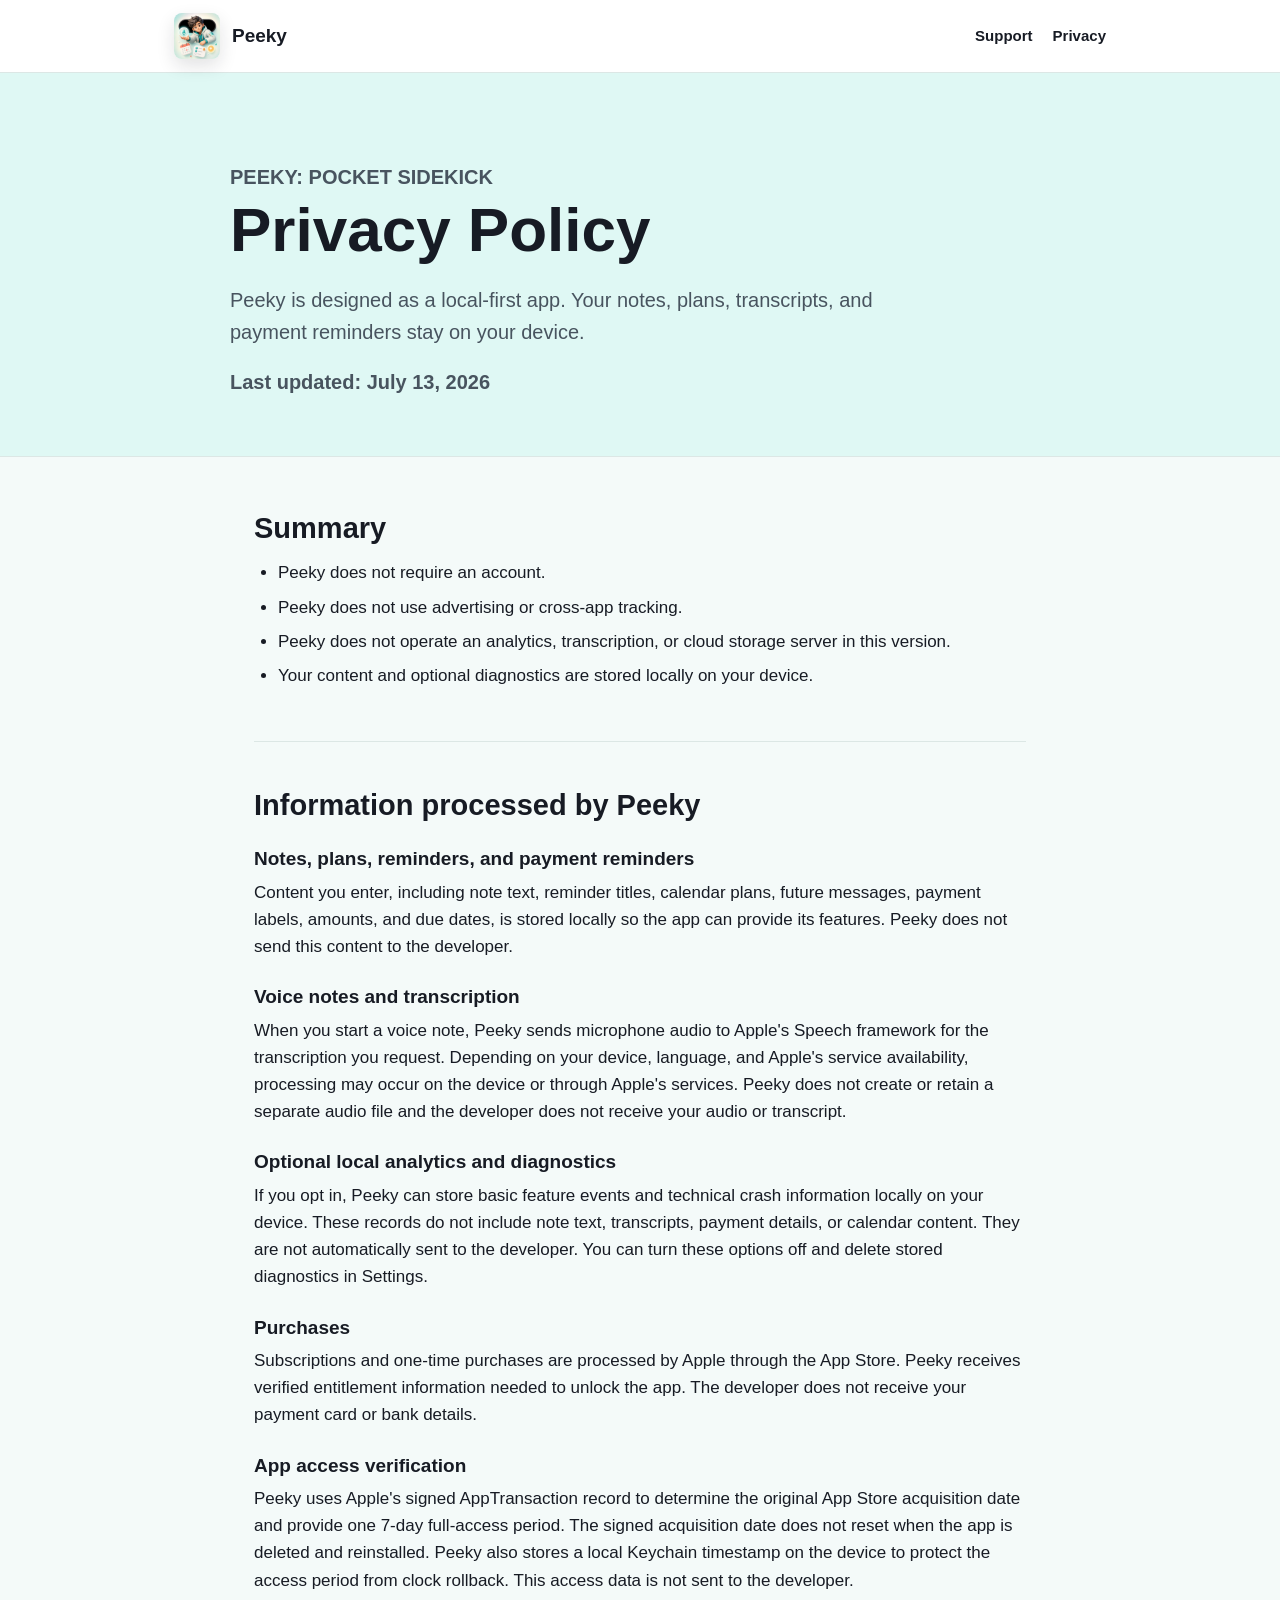
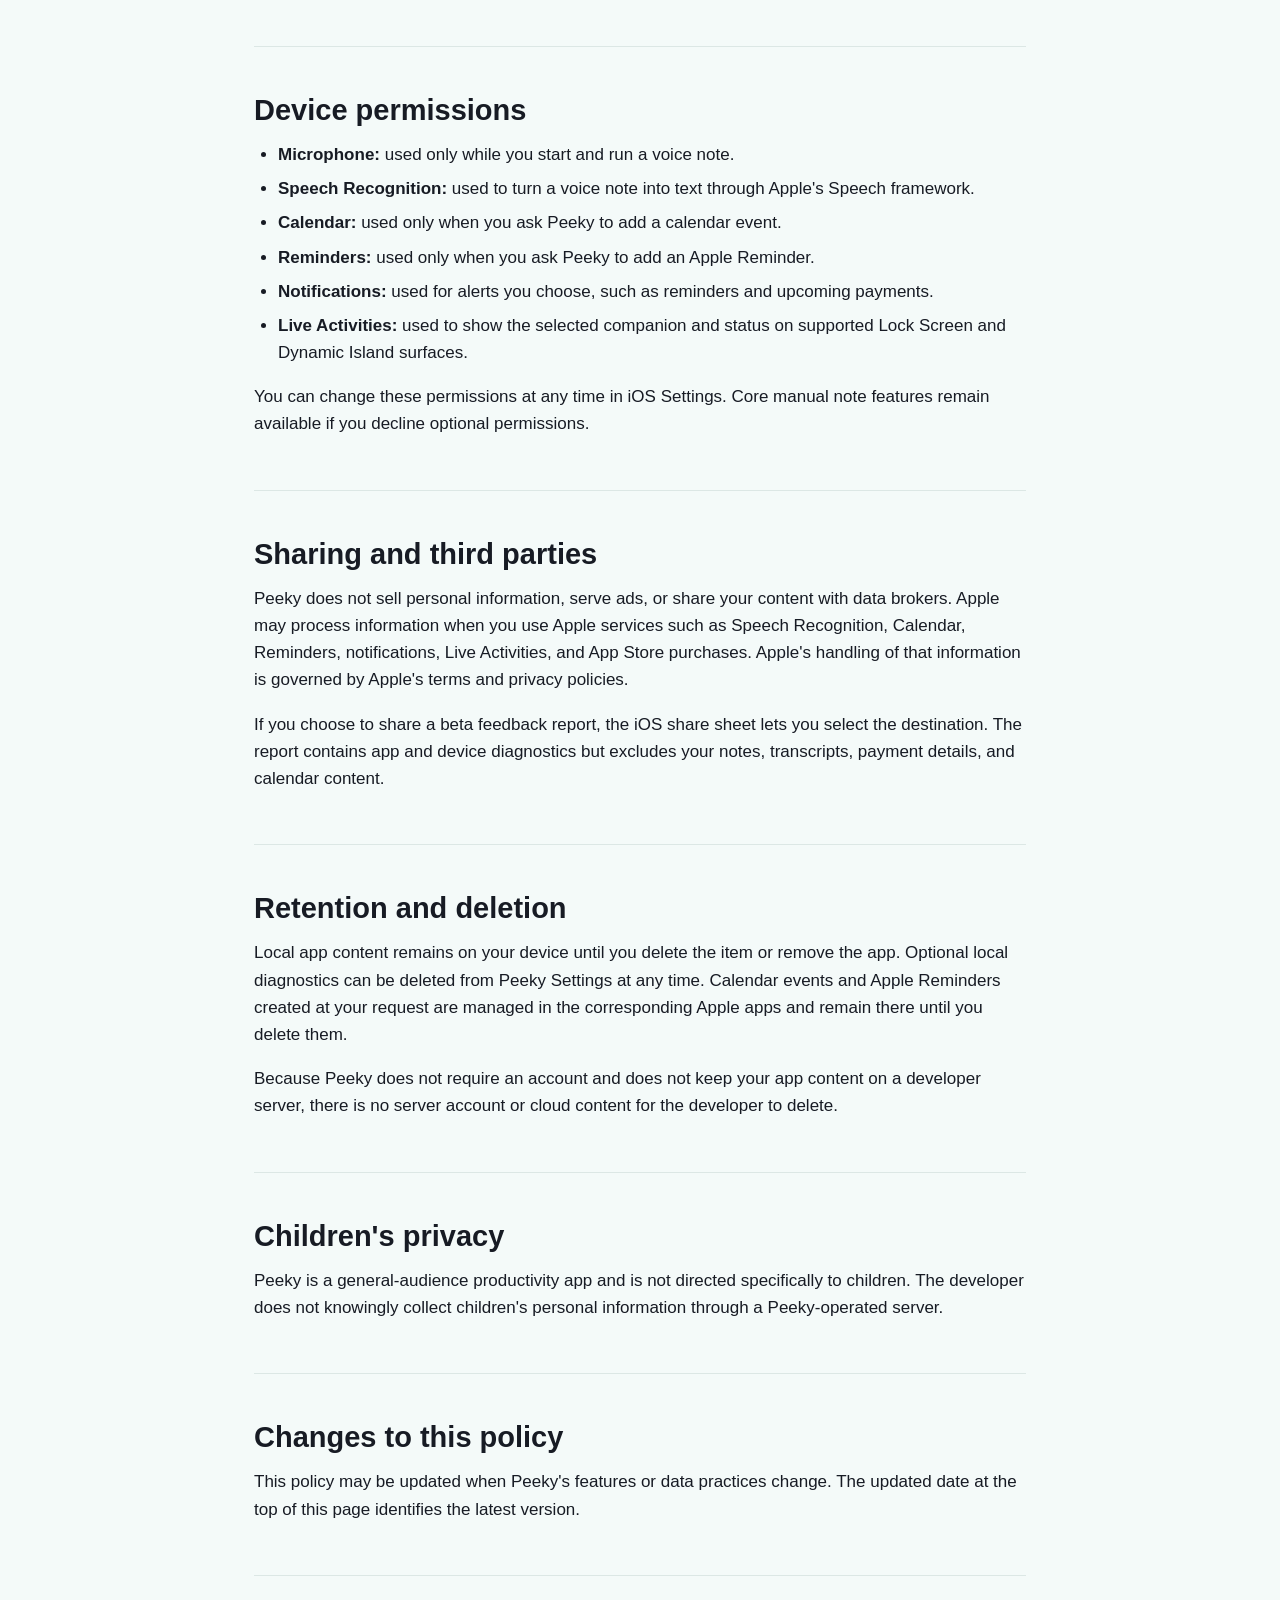
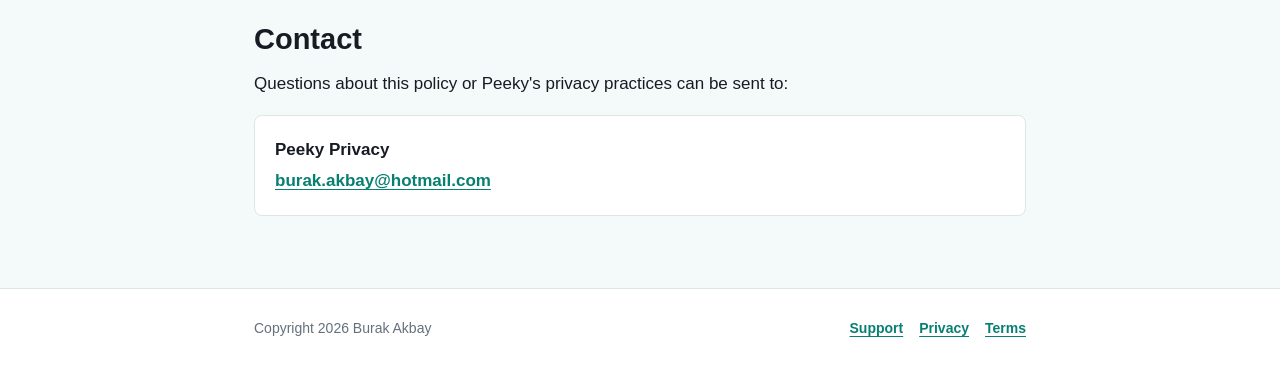
==== privacy/index.html @ 897b6dd0 "Publish Peeky support and privacy pages" ====
<!doctype html>
<html lang="en">
<head>
  <meta charset="utf-8">
  <meta name="viewport" content="width=device-width, initial-scale=1">
  <meta name="description" content="Privacy Policy for Peeky: Pocket Sidekick.">
  <title>Privacy Policy - Peeky</title>
  <link rel="icon" href="../assets/peeky-icon.png">
  <link rel="stylesheet" href="../assets/site.css">
</head>
<body>
  <header class="site-header">
    <nav class="nav" aria-label="Primary navigation">
      <a class="brand" href="../">
        <img src="../assets/peeky-icon.png" alt="Peeky app icon">
        <span>Peeky</span>
      </a>
      <div class="nav-links">
        <a href="../support/">Support</a>
        <a href="./" aria-current="page">Privacy</a>
      </div>
    </nav>
  </header>

  <main>
    <section class="hero">
      <div class="hero-inner">
        <p class="eyebrow">Peeky: Pocket Sidekick</p>
        <h1>Privacy Policy</h1>
        <p>Peeky is designed as a local-first app. Your notes, plans, transcripts, and payment reminders stay on your device.</p>
        <p class="updated">Last updated: July 13, 2026</p>
      </div>
    </section>

    <article class="content">
      <section>
        <h2>Summary</h2>
        <ul>
          <li>Peeky does not require an account.</li>
          <li>Peeky does not use advertising or cross-app tracking.</li>
          <li>Peeky does not operate an analytics, transcription, or cloud storage server in this version.</li>
          <li>Your content and optional diagnostics are stored locally on your device.</li>
        </ul>
      </section>

      <section>
        <h2>Information processed by Peeky</h2>
        <h3>Notes, plans, reminders, and payment reminders</h3>
        <p>Content you enter, including note text, reminder titles, calendar plans, future messages, payment labels, amounts, and due dates, is stored locally so the app can provide its features. Peeky does not send this content to the developer.</p>

        <h3>Voice notes and transcription</h3>
        <p>When you start a voice note, Peeky sends microphone audio to Apple's Speech framework for the transcription you request. Depending on your device, language, and Apple's service availability, processing may occur on the device or through Apple's services. Peeky does not create or retain a separate audio file and the developer does not receive your audio or transcript.</p>

        <h3>Optional local analytics and diagnostics</h3>
        <p>If you opt in, Peeky can store basic feature events and technical crash information locally on your device. These records do not include note text, transcripts, payment details, or calendar content. They are not automatically sent to the developer. You can turn these options off and delete stored diagnostics in Settings.</p>

        <h3>Purchases</h3>
        <p>Subscriptions and one-time purchases are processed by Apple through the App Store. Peeky receives verified entitlement information needed to unlock the app. The developer does not receive your payment card or bank details.</p>

        <h3>App access verification</h3>
        <p>Peeky uses Apple's signed AppTransaction record to determine the original App Store acquisition date and provide one 7-day full-access period. The signed acquisition date does not reset when the app is deleted and reinstalled. Peeky also stores a local Keychain timestamp on the device to protect the access period from clock rollback. This access data is not sent to the developer.</p>
      </section>

      <section>
        <h2>Device permissions</h2>
        <ul>
          <li><strong>Microphone:</strong> used only while you start and run a voice note.</li>
          <li><strong>Speech Recognition:</strong> used to turn a voice note into text through Apple's Speech framework.</li>
          <li><strong>Calendar:</strong> used only when you ask Peeky to add a calendar event.</li>
          <li><strong>Reminders:</strong> used only when you ask Peeky to add an Apple Reminder.</li>
          <li><strong>Notifications:</strong> used for alerts you choose, such as reminders and upcoming payments.</li>
          <li><strong>Live Activities:</strong> used to show the selected companion and status on supported Lock Screen and Dynamic Island surfaces.</li>
        </ul>
        <p>You can change these permissions at any time in iOS Settings. Core manual note features remain available if you decline optional permissions.</p>
      </section>

      <section>
        <h2>Sharing and third parties</h2>
        <p>Peeky does not sell personal information, serve ads, or share your content with data brokers. Apple may process information when you use Apple services such as Speech Recognition, Calendar, Reminders, notifications, Live Activities, and App Store purchases. Apple's handling of that information is governed by Apple's terms and privacy policies.</p>
        <p>If you choose to share a beta feedback report, the iOS share sheet lets you select the destination. The report contains app and device diagnostics but excludes your notes, transcripts, payment details, and calendar content.</p>
      </section>

      <section>
        <h2>Retention and deletion</h2>
        <p>Local app content remains on your device until you delete the item or remove the app. Optional local diagnostics can be deleted from Peeky Settings at any time. Calendar events and Apple Reminders created at your request are managed in the corresponding Apple apps and remain there until you delete them.</p>
        <p>Because Peeky does not require an account and does not keep your app content on a developer server, there is no server account or cloud content for the developer to delete.</p>
      </section>

      <section>
        <h2>Children's privacy</h2>
        <p>Peeky is a general-audience productivity app and is not directed specifically to children. The developer does not knowingly collect children's personal information through a Peeky-operated server.</p>
      </section>

      <section>
        <h2>Changes to this policy</h2>
        <p>This policy may be updated when Peeky's features or data practices change. The updated date at the top of this page identifies the latest version.</p>
      </section>

      <section>
        <h2>Contact</h2>
        <p>Questions about this policy or Peeky's privacy practices can be sent to:</p>
        <div class="panel">
          <strong>Peeky Privacy</strong>
          <a href="mailto:burak.akbay@hotmail.com?subject=Peeky%20Privacy">burak.akbay@hotmail.com</a>
        </div>
      </section>
    </article>
  </main>

  <footer class="site-footer">
    <div class="footer-inner">
      <span>Copyright 2026 Burak Akbay</span>
      <div class="footer-links">
        <a href="../support/">Support</a>
        <a href="./">Privacy</a>
        <a href="https://www.apple.com/legal/internet-services/itunes/dev/stdeula/">Terms</a>
      </div>
    </div>
  </footer>
</body>
</html>
---- assets/site.css ----
:root {
  color-scheme: light;
  --ink: #171b24;
  --muted: #65707b;
  --line: #dce7e5;
  --mint: #31c7b5;
  --mint-soft: #dff8f4;
  --coral: #ff8767;
  --amber: #ffb44f;
  --blue: #687ef1;
  --surface: #ffffff;
  --background: #f4faf9;
}

* {
  box-sizing: border-box;
}

html {
  scroll-behavior: smooth;
}

body {
  margin: 0;
  color: var(--ink);
  background: var(--background);
  font-family: -apple-system, BlinkMacSystemFont, "SF Pro Text", "Segoe UI", sans-serif;
  font-size: 17px;
  line-height: 1.6;
}

a {
  color: #087f73;
  font-weight: 650;
  text-underline-offset: 3px;
}

a:hover {
  color: #055f57;
}

.site-header {
  width: 100%;
  border-bottom: 1px solid var(--line);
  background: rgba(255, 255, 255, 0.96);
}

.nav {
  max-width: 980px;
  min-height: 72px;
  margin: 0 auto;
  padding: 12px 24px;
  display: flex;
  align-items: center;
  justify-content: space-between;
  gap: 24px;
}

.brand {
  display: inline-flex;
  align-items: center;
  gap: 12px;
  color: var(--ink);
  text-decoration: none;
  font-size: 19px;
  font-weight: 800;
}

.brand img {
  width: 46px;
  height: 46px;
  border-radius: 8px;
  box-shadow: 0 7px 18px rgba(23, 27, 36, 0.12);
}

.nav-links {
  display: flex;
  align-items: center;
  gap: 20px;
}

.nav-links a {
  color: var(--ink);
  font-size: 15px;
  text-decoration: none;
}

.hero {
  width: 100%;
  padding: 70px 24px 58px;
  background: var(--mint-soft);
  border-bottom: 1px solid var(--line);
}

.hero-inner,
.content,
.footer-inner {
  max-width: 820px;
  margin: 0 auto;
}

.eyebrow {
  margin: 0 0 8px;
  color: #087f73;
  font-size: 14px;
  font-weight: 800;
  letter-spacing: 0;
  text-transform: uppercase;
}

h1,
h2,
h3 {
  line-height: 1.18;
  letter-spacing: 0;
}

h1 {
  max-width: 720px;
  margin: 0;
  font-size: clamp(38px, 7vw, 62px);
  font-weight: 850;
}

.hero p {
  max-width: 670px;
  margin: 18px 0 0;
  color: #48545f;
  font-size: 20px;
}

.content {
  padding: 54px 24px 72px;
}

.content section + section {
  margin-top: 52px;
  padding-top: 46px;
  border-top: 1px solid var(--line);
}

h2 {
  margin: 0 0 14px;
  font-size: 29px;
  font-weight: 800;
}

h3 {
  margin: 26px 0 8px;
  font-size: 19px;
  font-weight: 800;
}

p,
ul {
  margin-top: 0;
}

ul {
  padding-left: 24px;
}

li + li {
  margin-top: 7px;
}

.actions {
  display: flex;
  flex-wrap: wrap;
  gap: 10px;
  margin-top: 24px;
}

.button {
  min-height: 46px;
  padding: 10px 16px;
  display: inline-flex;
  align-items: center;
  justify-content: center;
  border: 1px solid var(--ink);
  border-radius: 8px;
  background: var(--ink);
  color: #fff;
  text-decoration: none;
}

.button.secondary {
  border-color: #b9ceca;
  background: var(--surface);
  color: var(--ink);
}

.panel {
  margin-top: 18px;
  padding: 20px;
  border: 1px solid var(--line);
  border-radius: 8px;
  background: var(--surface);
}

.panel strong {
  display: block;
  margin-bottom: 4px;
}

.fact-grid {
  display: grid;
  grid-template-columns: repeat(2, minmax(0, 1fr));
  gap: 12px;
  margin-top: 22px;
}

.fact {
  min-height: 112px;
  padding: 18px;
  border: 1px solid var(--line);
  border-radius: 8px;
  background: var(--surface);
}

.fact .label {
  color: var(--muted);
  font-size: 13px;
  font-weight: 750;
  text-transform: uppercase;
}

.fact p {
  margin: 7px 0 0;
  font-weight: 700;
}

details {
  padding: 17px 0;
  border-bottom: 1px solid var(--line);
}

details:first-of-type {
  border-top: 1px solid var(--line);
}

summary {
  cursor: pointer;
  font-weight: 800;
}

details p {
  margin: 12px 0 0;
  color: #4f5a65;
}

.updated {
  color: var(--muted);
  font-size: 14px;
  font-weight: 650;
}

.site-footer {
  border-top: 1px solid var(--line);
  background: var(--surface);
}

.footer-inner {
  padding: 28px 24px 38px;
  display: flex;
  justify-content: space-between;
  gap: 20px;
  color: var(--muted);
  font-size: 14px;
}

.footer-links {
  display: flex;
  flex-wrap: wrap;
  gap: 16px;
}

@media (max-width: 650px) {
  .nav {
    align-items: flex-start;
    flex-direction: column;
    gap: 8px;
  }

  .nav-links {
    width: 100%;
    justify-content: space-between;
  }

  .hero {
    padding-top: 52px;
  }

  .hero p {
    font-size: 18px;
  }

  .fact-grid {
    grid-template-columns: 1fr;
  }

  .footer-inner {
    flex-direction: column;
  }
}
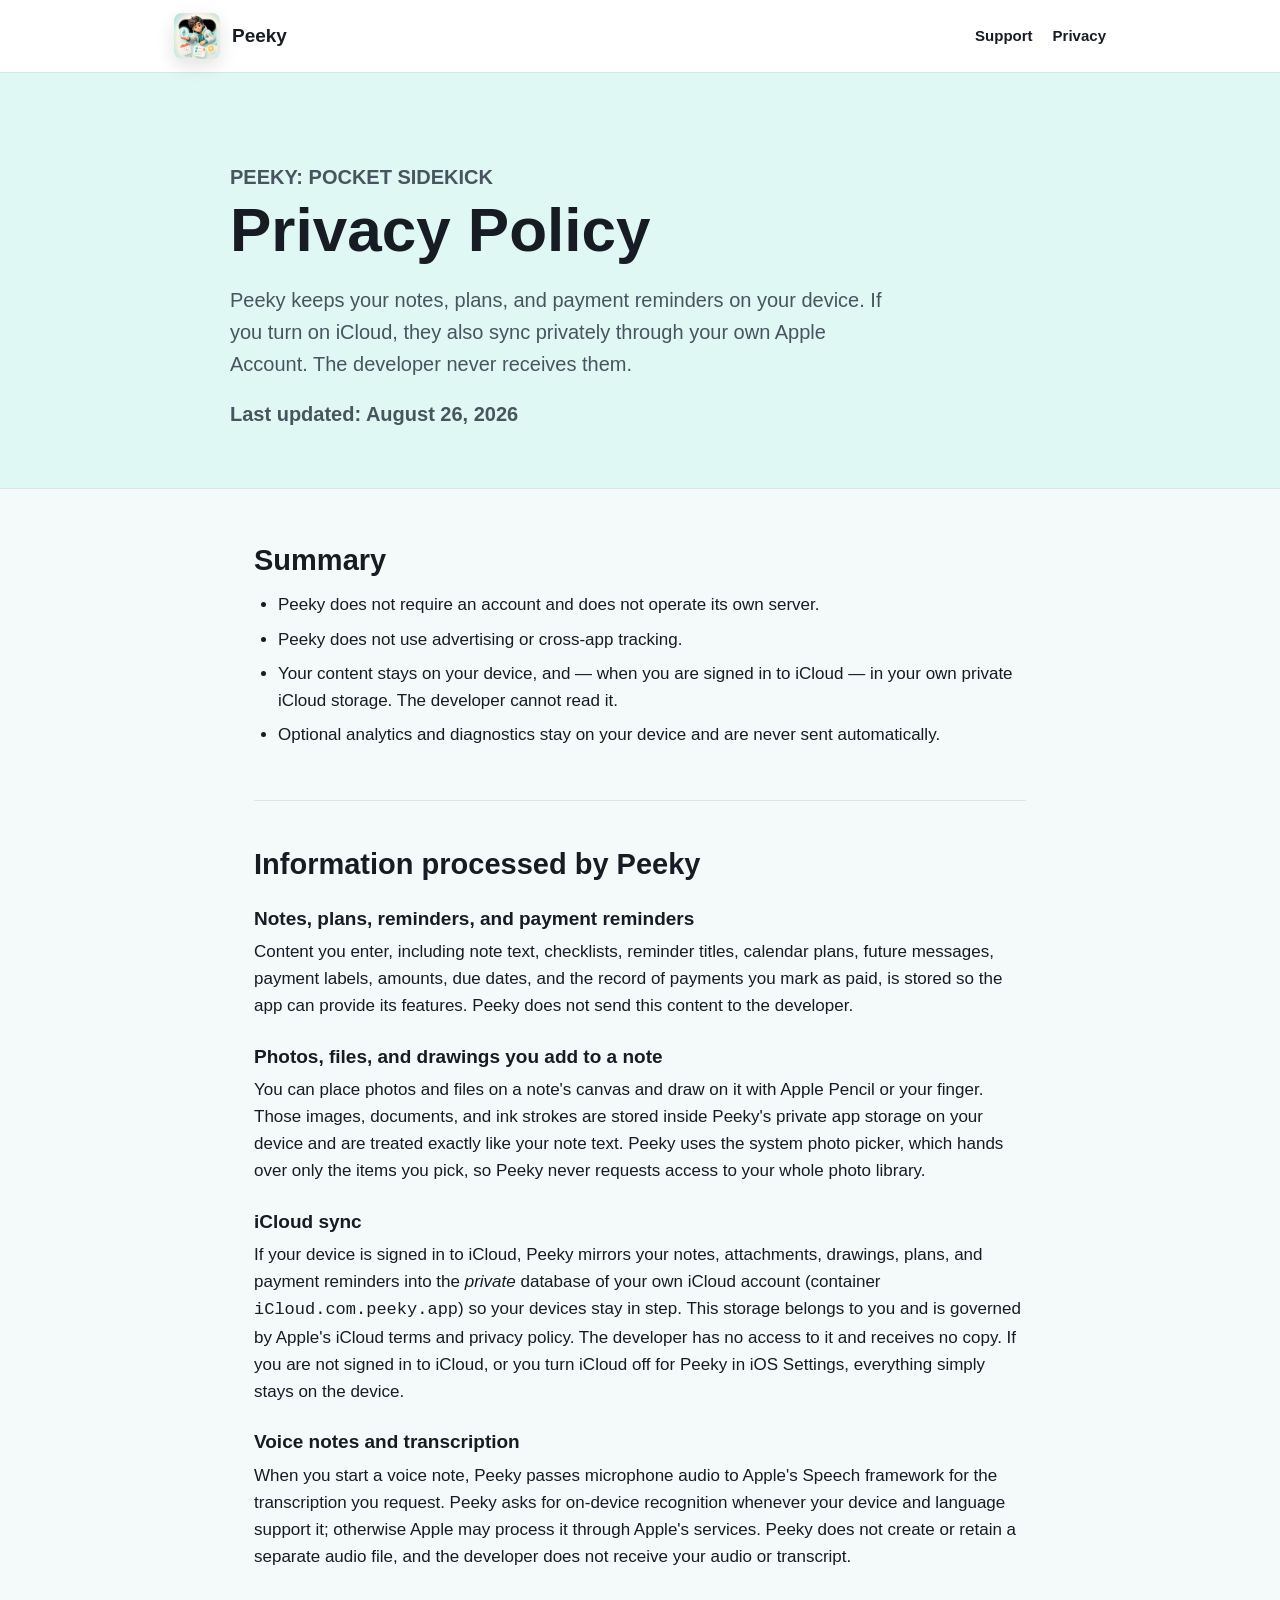
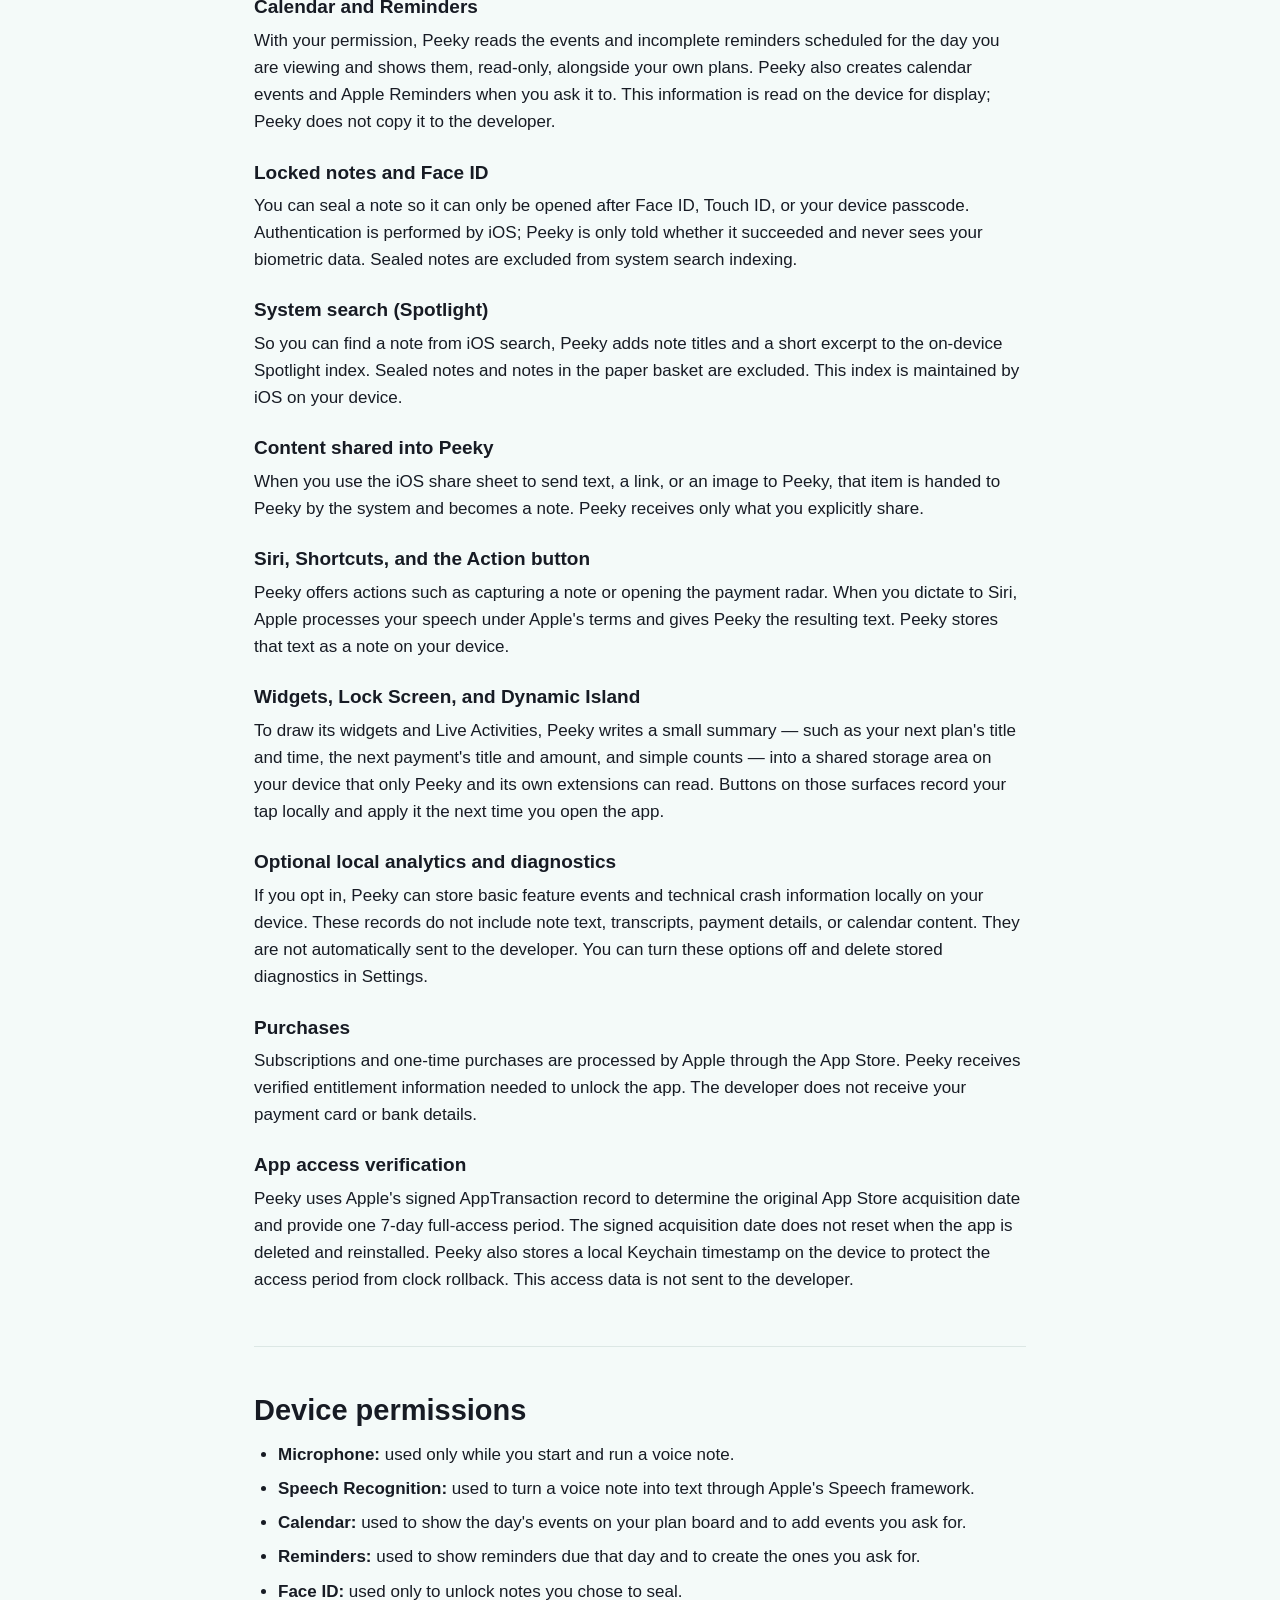
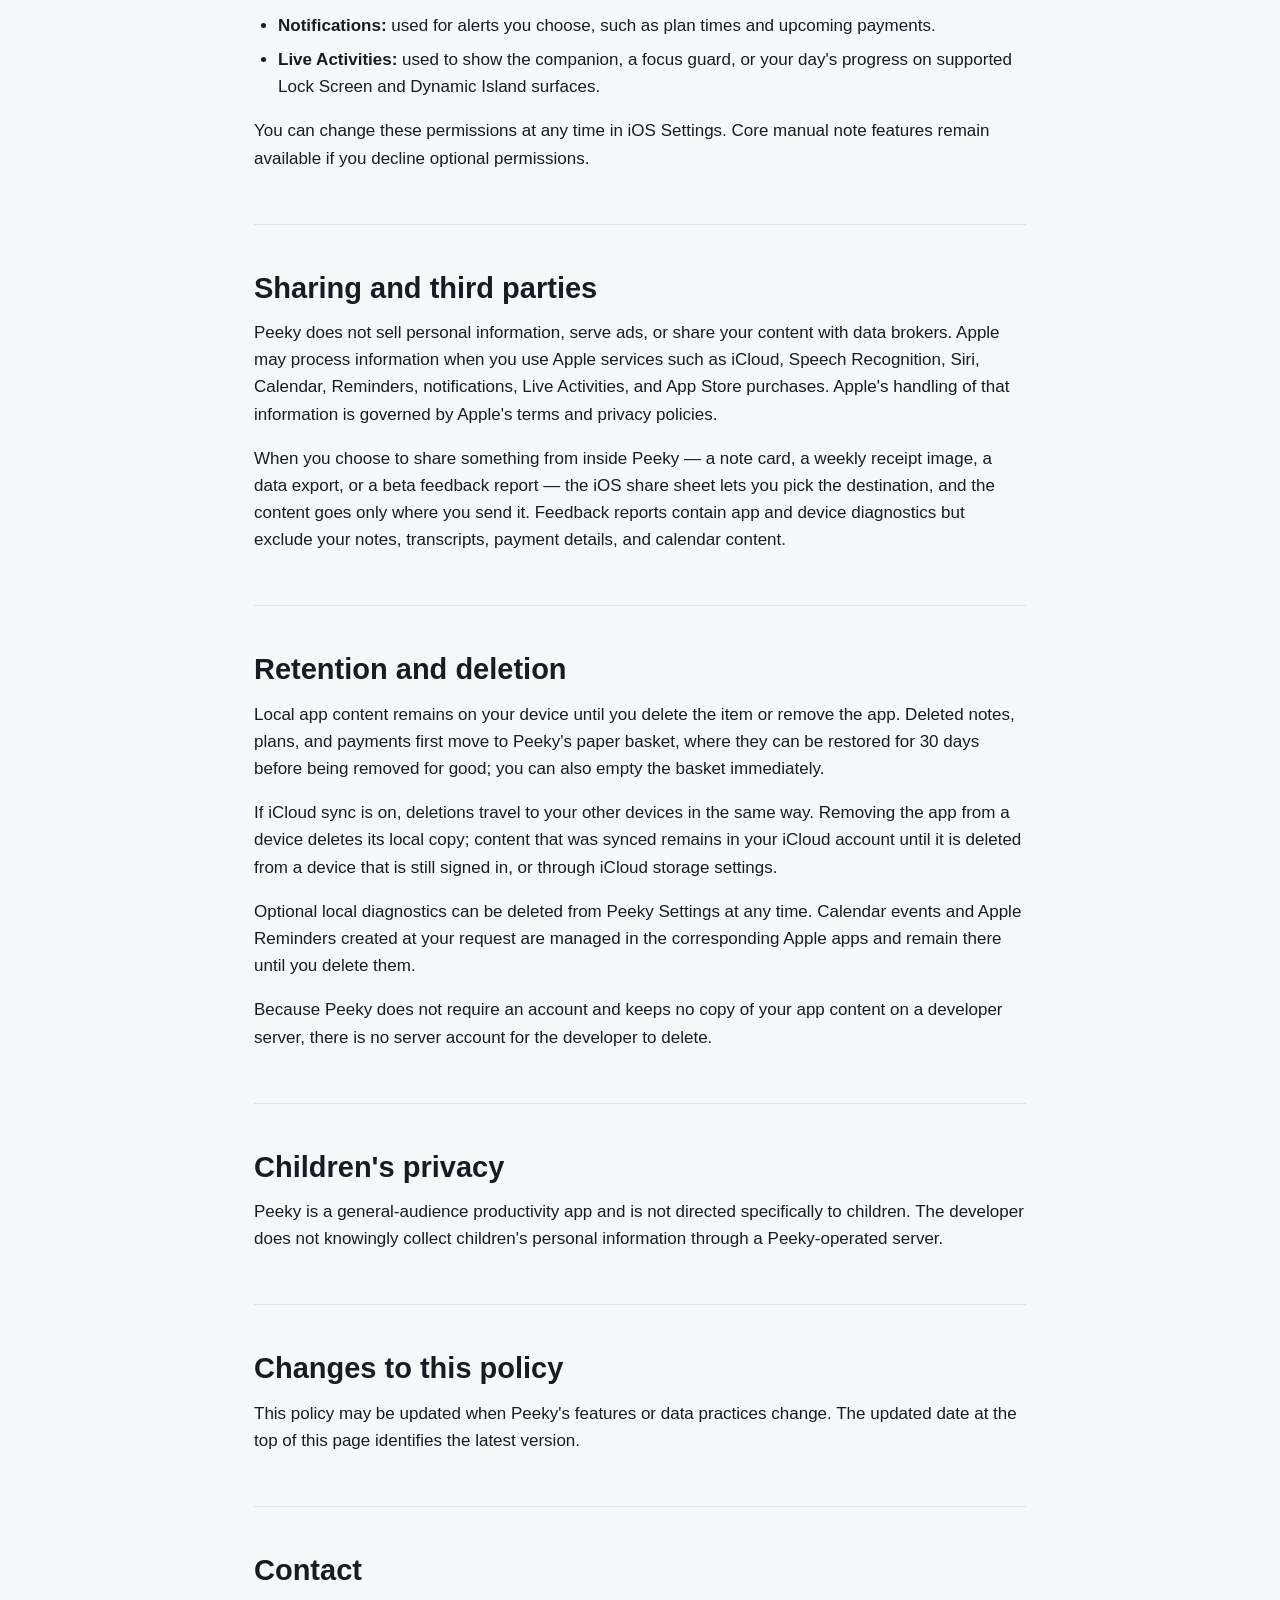
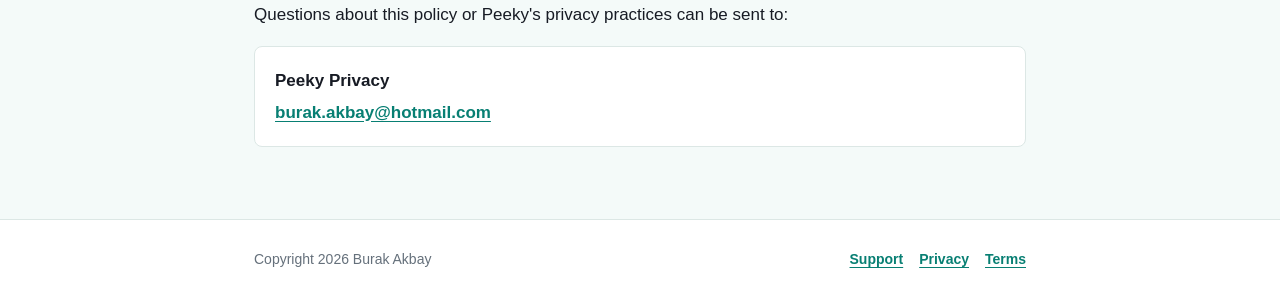
==== commit ac9a5804: "Update privacy and support pages for the 1.1 feature set Privacy: disclose iCloud private-database s" ====
--- a/privacy/index.html
+++ b/privacy/index.html
@@ -27,8 +27,8 @@
       <div class="hero-inner">
         <p class="eyebrow">Peeky: Pocket Sidekick</p>
         <h1>Privacy Policy</h1>
-        <p>Peeky is designed as a local-first app. Your notes, plans, transcripts, and payment reminders stay on your device.</p>
-        <p class="updated">Last updated: July 13, 2026</p>
+        <p>Peeky keeps your notes, plans, and payment reminders on your device. If you turn on iCloud, they also sync privately through your own Apple Account. The developer never receives them.</p>
+        <p class="updated">Last updated: August 26, 2026</p>
       </div>
     </section>
 
@@ -36,20 +36,45 @@
       <section>
         <h2>Summary</h2>
         <ul>
-          <li>Peeky does not require an account.</li>
+          <li>Peeky does not require an account and does not operate its own server.</li>
           <li>Peeky does not use advertising or cross-app tracking.</li>
-          <li>Peeky does not operate an analytics, transcription, or cloud storage server in this version.</li>
-          <li>Your content and optional diagnostics are stored locally on your device.</li>
+          <li>Your content stays on your device, and — when you are signed in to iCloud — in your own private iCloud storage. The developer cannot read it.</li>
+          <li>Optional analytics and diagnostics stay on your device and are never sent automatically.</li>
         </ul>
       </section>
 
       <section>
         <h2>Information processed by Peeky</h2>
+
         <h3>Notes, plans, reminders, and payment reminders</h3>
-        <p>Content you enter, including note text, reminder titles, calendar plans, future messages, payment labels, amounts, and due dates, is stored locally so the app can provide its features. Peeky does not send this content to the developer.</p>
+        <p>Content you enter, including note text, checklists, reminder titles, calendar plans, future messages, payment labels, amounts, due dates, and the record of payments you mark as paid, is stored so the app can provide its features. Peeky does not send this content to the developer.</p>
+
+        <h3>Photos, files, and drawings you add to a note</h3>
+        <p>You can place photos and files on a note's canvas and draw on it with Apple Pencil or your finger. Those images, documents, and ink strokes are stored inside Peeky's private app storage on your device and are treated exactly like your note text. Peeky uses the system photo picker, which hands over only the items you pick, so Peeky never requests access to your whole photo library.</p>
+
+        <h3>iCloud sync</h3>
+        <p>If your device is signed in to iCloud, Peeky mirrors your notes, attachments, drawings, plans, and payment reminders into the <em>private</em> database of your own iCloud account (container <code>iCloud.com.peeky.app</code>) so your devices stay in step. This storage belongs to you and is governed by Apple's iCloud terms and privacy policy. The developer has no access to it and receives no copy. If you are not signed in to iCloud, or you turn iCloud off for Peeky in iOS Settings, everything simply stays on the device.</p>
 
         <h3>Voice notes and transcription</h3>
-        <p>When you start a voice note, Peeky sends microphone audio to Apple's Speech framework for the transcription you request. Depending on your device, language, and Apple's service availability, processing may occur on the device or through Apple's services. Peeky does not create or retain a separate audio file and the developer does not receive your audio or transcript.</p>
+        <p>When you start a voice note, Peeky passes microphone audio to Apple's Speech framework for the transcription you request. Peeky asks for on-device recognition whenever your device and language support it; otherwise Apple may process it through Apple's services. Peeky does not create or retain a separate audio file, and the developer does not receive your audio or transcript.</p>
+
+        <h3>Calendar and Reminders</h3>
+        <p>With your permission, Peeky reads the events and incomplete reminders scheduled for the day you are viewing and shows them, read-only, alongside your own plans. Peeky also creates calendar events and Apple Reminders when you ask it to. This information is read on the device for display; Peeky does not copy it to the developer.</p>
+
+        <h3>Locked notes and Face ID</h3>
+        <p>You can seal a note so it can only be opened after Face ID, Touch ID, or your device passcode. Authentication is performed by iOS; Peeky is only told whether it succeeded and never sees your biometric data. Sealed notes are excluded from system search indexing.</p>
+
+        <h3>System search (Spotlight)</h3>
+        <p>So you can find a note from iOS search, Peeky adds note titles and a short excerpt to the on-device Spotlight index. Sealed notes and notes in the paper basket are excluded. This index is maintained by iOS on your device.</p>
+
+        <h3>Content shared into Peeky</h3>
+        <p>When you use the iOS share sheet to send text, a link, or an image to Peeky, that item is handed to Peeky by the system and becomes a note. Peeky receives only what you explicitly share.</p>
+
+        <h3>Siri, Shortcuts, and the Action button</h3>
+        <p>Peeky offers actions such as capturing a note or opening the payment radar. When you dictate to Siri, Apple processes your speech under Apple's terms and gives Peeky the resulting text. Peeky stores that text as a note on your device.</p>
+
+        <h3>Widgets, Lock Screen, and Dynamic Island</h3>
+        <p>To draw its widgets and Live Activities, Peeky writes a small summary — such as your next plan's title and time, the next payment's title and amount, and simple counts — into a shared storage area on your device that only Peeky and its own extensions can read. Buttons on those surfaces record your tap locally and apply it the next time you open the app.</p>
 
         <h3>Optional local analytics and diagnostics</h3>
         <p>If you opt in, Peeky can store basic feature events and technical crash information locally on your device. These records do not include note text, transcripts, payment details, or calendar content. They are not automatically sent to the developer. You can turn these options off and delete stored diagnostics in Settings.</p>
@@ -66,24 +91,27 @@
         <ul>
           <li><strong>Microphone:</strong> used only while you start and run a voice note.</li>
           <li><strong>Speech Recognition:</strong> used to turn a voice note into text through Apple's Speech framework.</li>
-          <li><strong>Calendar:</strong> used only when you ask Peeky to add a calendar event.</li>
-          <li><strong>Reminders:</strong> used only when you ask Peeky to add an Apple Reminder.</li>
-          <li><strong>Notifications:</strong> used for alerts you choose, such as reminders and upcoming payments.</li>
-          <li><strong>Live Activities:</strong> used to show the selected companion and status on supported Lock Screen and Dynamic Island surfaces.</li>
+          <li><strong>Calendar:</strong> used to show the day's events on your plan board and to add events you ask for.</li>
+          <li><strong>Reminders:</strong> used to show reminders due that day and to create the ones you ask for.</li>
+          <li><strong>Face ID:</strong> used only to unlock notes you chose to seal.</li>
+          <li><strong>Notifications:</strong> used for alerts you choose, such as plan times and upcoming payments.</li>
+          <li><strong>Live Activities:</strong> used to show the companion, a focus guard, or your day's progress on supported Lock Screen and Dynamic Island surfaces.</li>
         </ul>
         <p>You can change these permissions at any time in iOS Settings. Core manual note features remain available if you decline optional permissions.</p>
       </section>
 
       <section>
         <h2>Sharing and third parties</h2>
-        <p>Peeky does not sell personal information, serve ads, or share your content with data brokers. Apple may process information when you use Apple services such as Speech Recognition, Calendar, Reminders, notifications, Live Activities, and App Store purchases. Apple's handling of that information is governed by Apple's terms and privacy policies.</p>
-        <p>If you choose to share a beta feedback report, the iOS share sheet lets you select the destination. The report contains app and device diagnostics but excludes your notes, transcripts, payment details, and calendar content.</p>
+        <p>Peeky does not sell personal information, serve ads, or share your content with data brokers. Apple may process information when you use Apple services such as iCloud, Speech Recognition, Siri, Calendar, Reminders, notifications, Live Activities, and App Store purchases. Apple's handling of that information is governed by Apple's terms and privacy policies.</p>
+        <p>When you choose to share something from inside Peeky — a note card, a weekly receipt image, a data export, or a beta feedback report — the iOS share sheet lets you pick the destination, and the content goes only where you send it. Feedback reports contain app and device diagnostics but exclude your notes, transcripts, payment details, and calendar content.</p>
       </section>
 
       <section>
         <h2>Retention and deletion</h2>
-        <p>Local app content remains on your device until you delete the item or remove the app. Optional local diagnostics can be deleted from Peeky Settings at any time. Calendar events and Apple Reminders created at your request are managed in the corresponding Apple apps and remain there until you delete them.</p>
-        <p>Because Peeky does not require an account and does not keep your app content on a developer server, there is no server account or cloud content for the developer to delete.</p>
+        <p>Local app content remains on your device until you delete the item or remove the app. Deleted notes, plans, and payments first move to Peeky's paper basket, where they can be restored for 30 days before being removed for good; you can also empty the basket immediately.</p>
+        <p>If iCloud sync is on, deletions travel to your other devices in the same way. Removing the app from a device deletes its local copy; content that was synced remains in your iCloud account until it is deleted from a device that is still signed in, or through iCloud storage settings.</p>
+        <p>Optional local diagnostics can be deleted from Peeky Settings at any time. Calendar events and Apple Reminders created at your request are managed in the corresponding Apple apps and remain there until you delete them.</p>
+        <p>Because Peeky does not require an account and keeps no copy of your app content on a developer server, there is no server account for the developer to delete.</p>
       </section>
 
       <section>
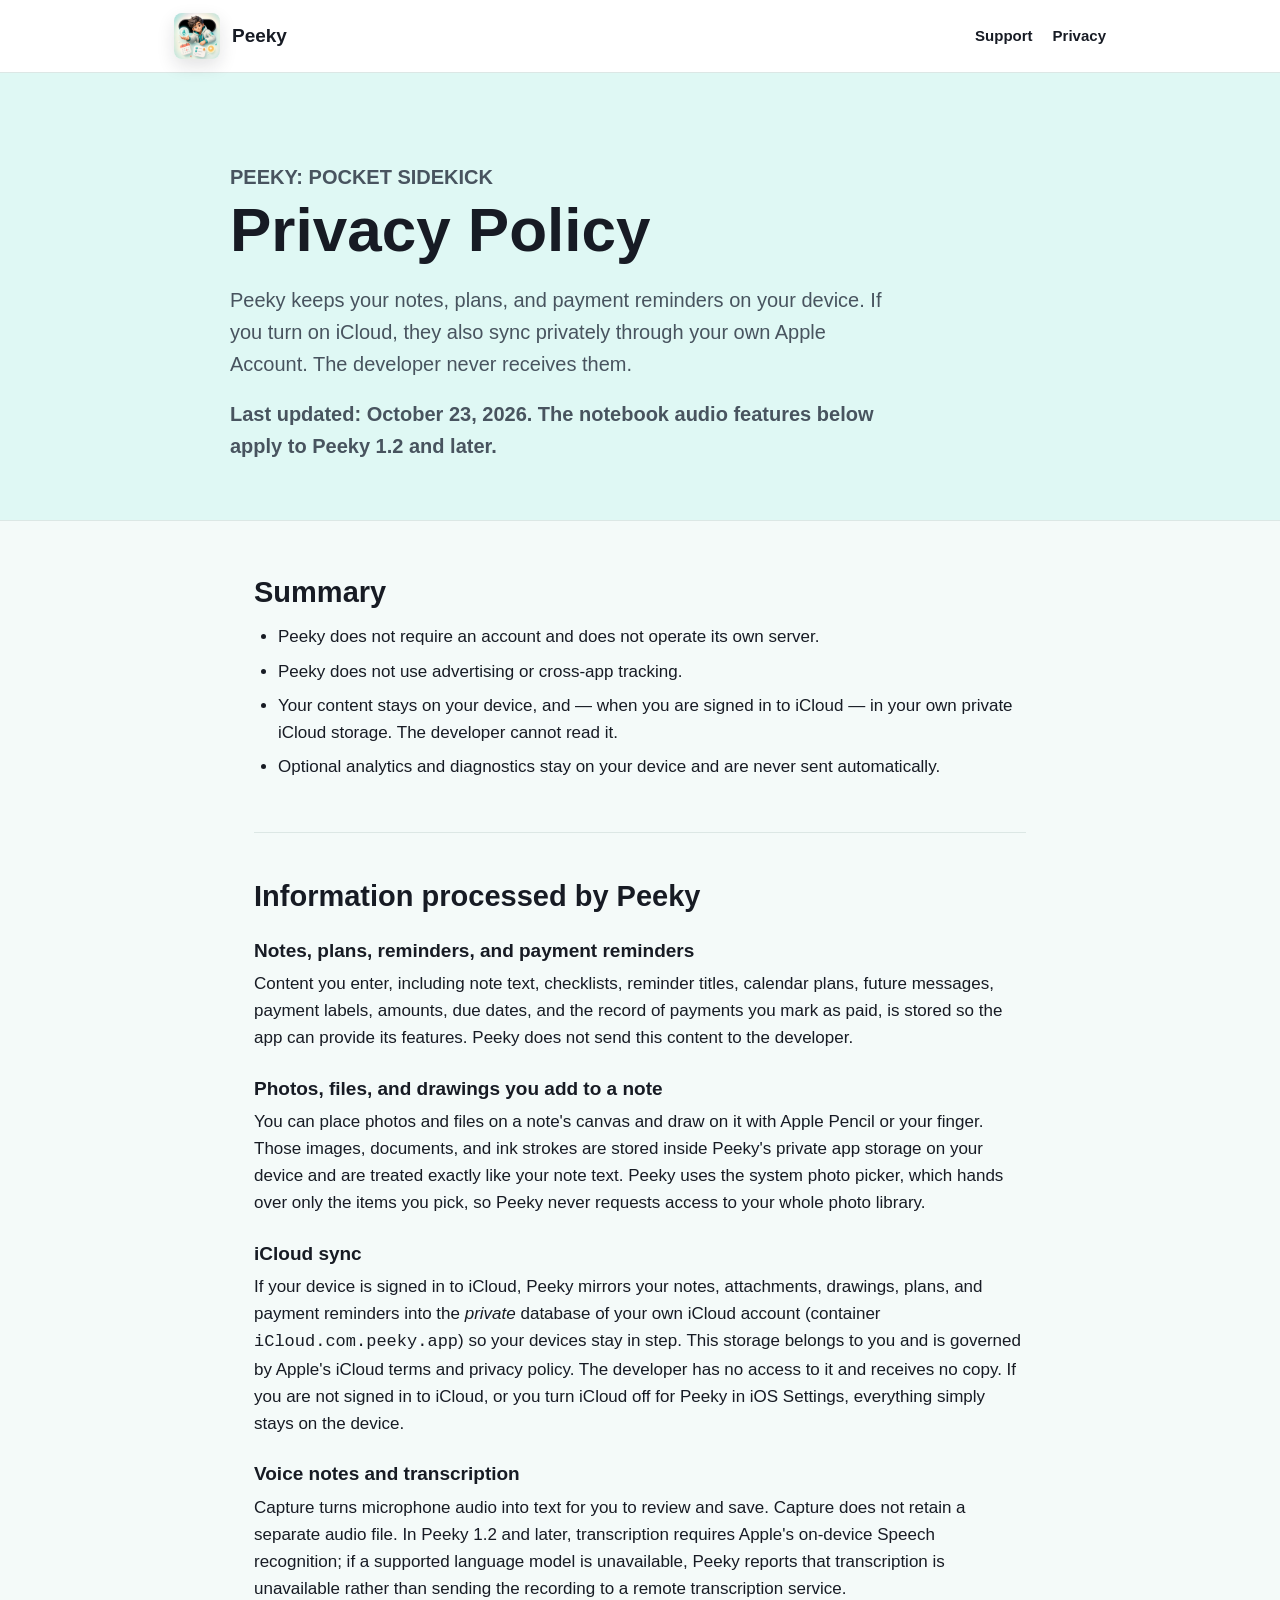
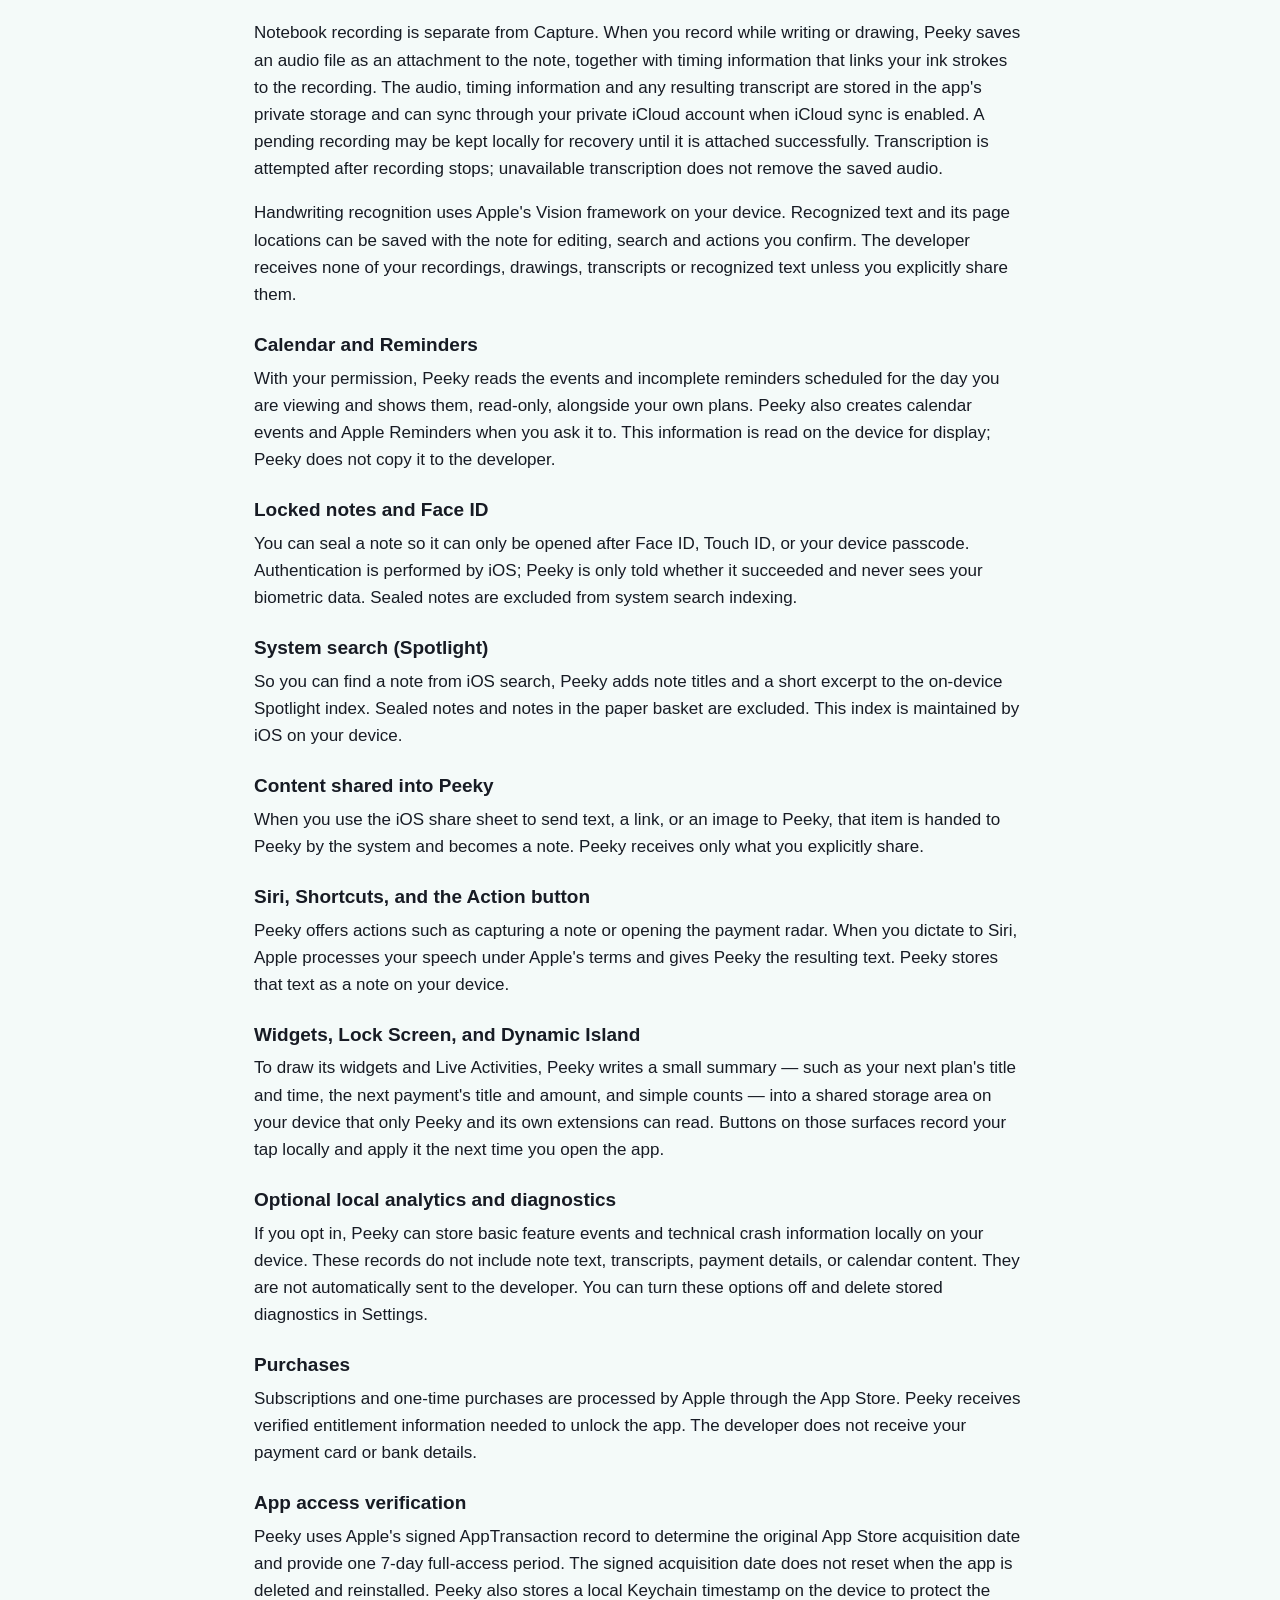
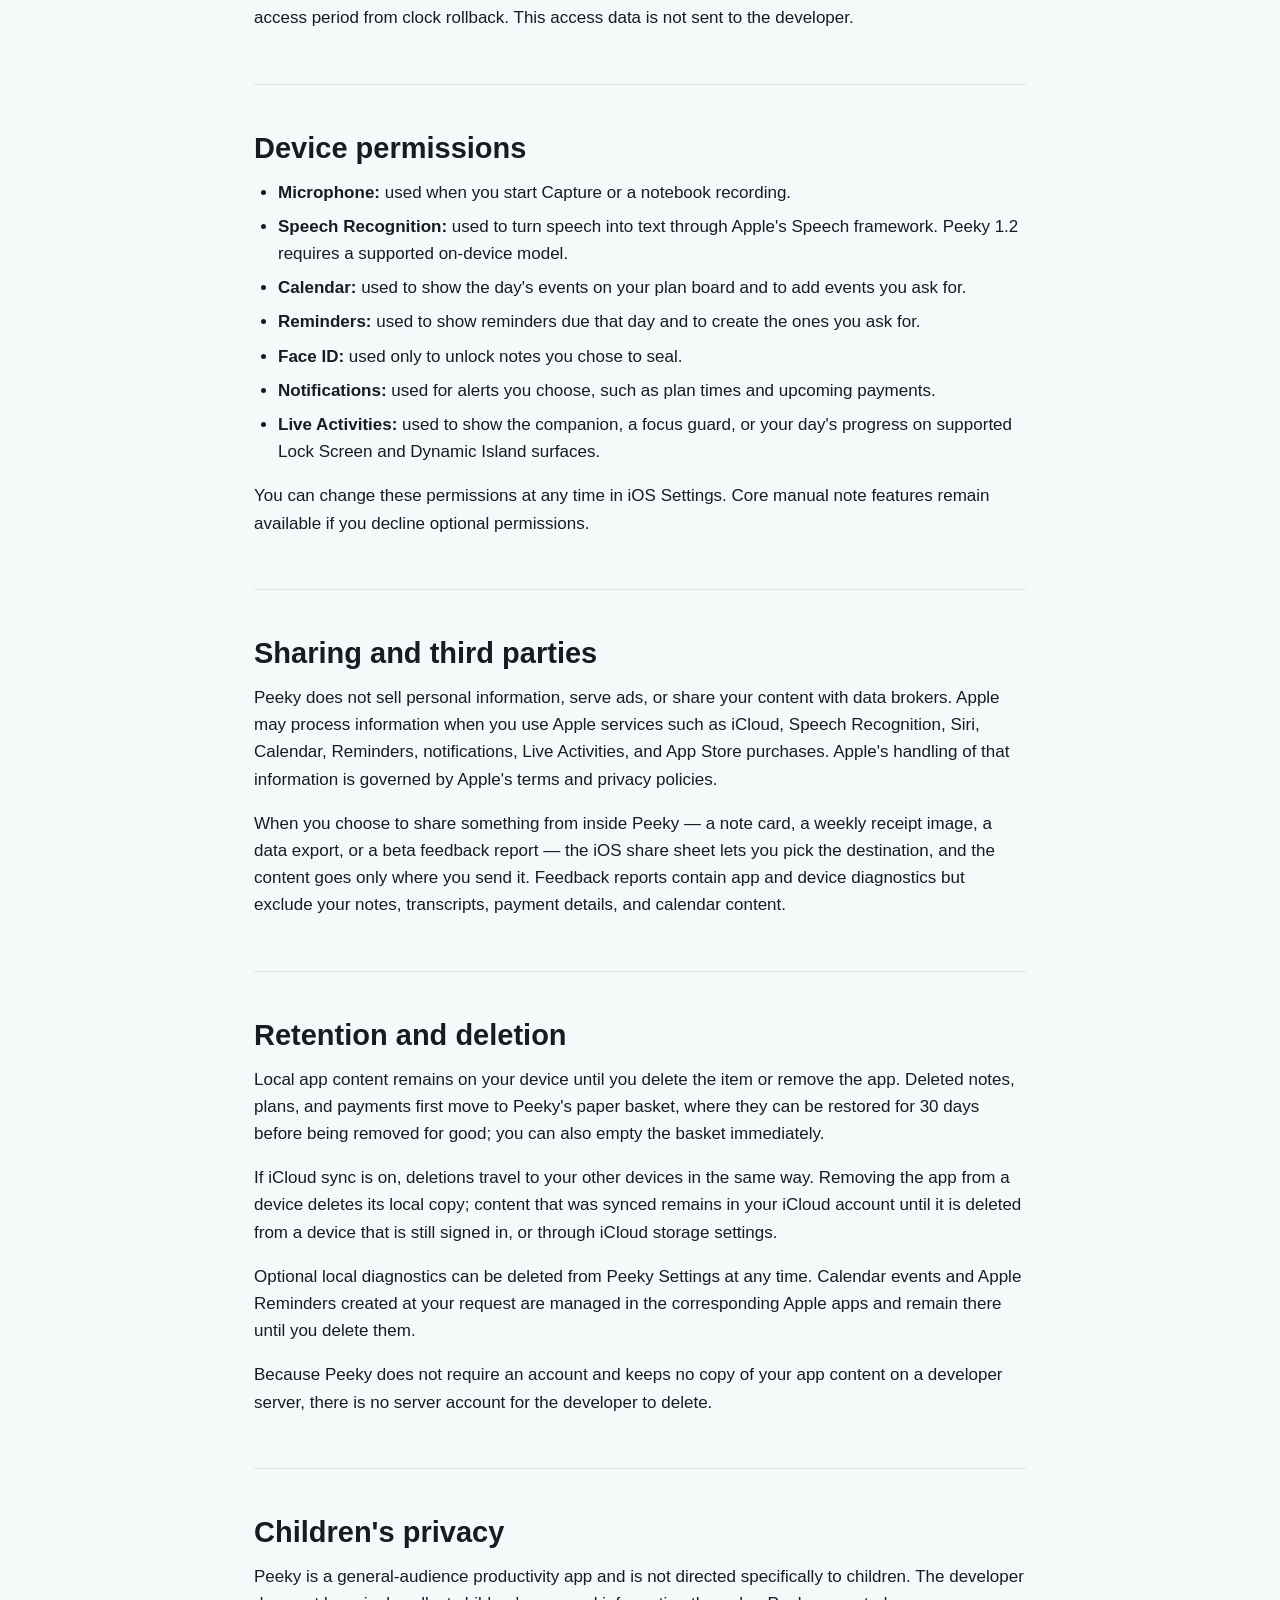
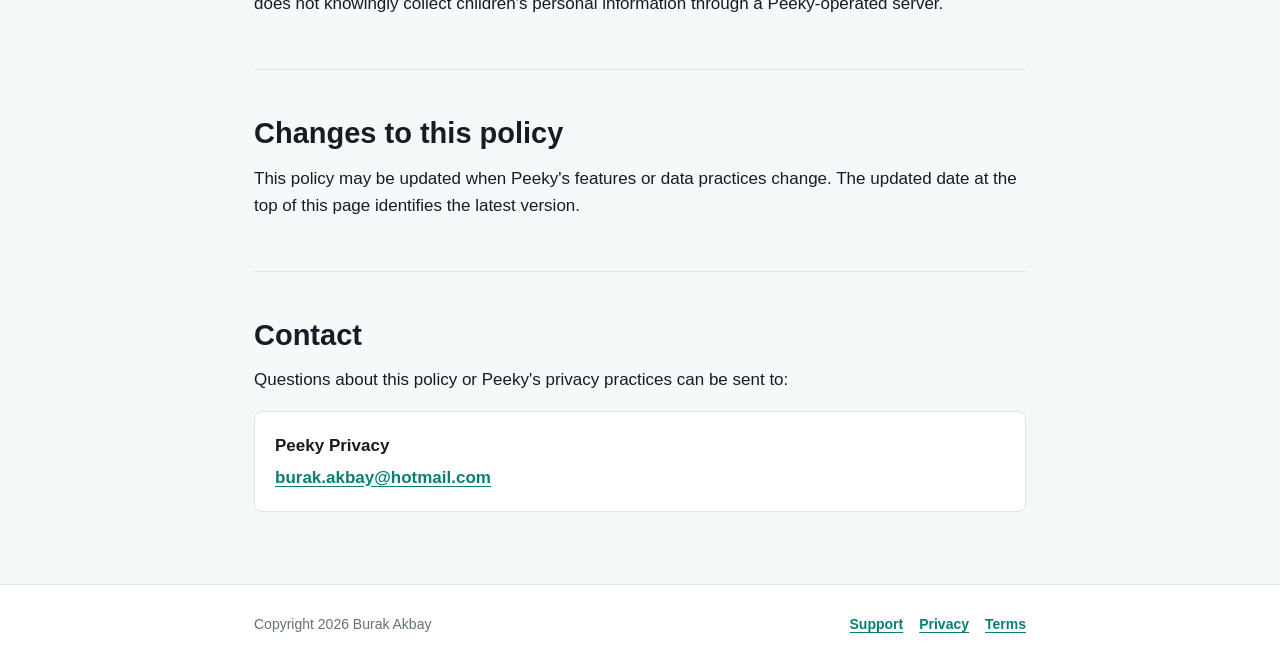
==== commit bbcd36b5: "Document Peeky 1.2 notebook audio and on-device recognition" ====
--- a/privacy/index.html
+++ b/privacy/index.html
@@ -28,7 +28,7 @@
         <p class="eyebrow">Peeky: Pocket Sidekick</p>
         <h1>Privacy Policy</h1>
         <p>Peeky keeps your notes, plans, and payment reminders on your device. If you turn on iCloud, they also sync privately through your own Apple Account. The developer never receives them.</p>
-        <p class="updated">Last updated: August 26, 2026</p>
+        <p class="updated">Last updated: October 23, 2026. The notebook audio features below apply to Peeky 1.2 and later.</p>
       </div>
     </section>
 
@@ -56,7 +56,9 @@
         <p>If your device is signed in to iCloud, Peeky mirrors your notes, attachments, drawings, plans, and payment reminders into the <em>private</em> database of your own iCloud account (container <code>iCloud.com.peeky.app</code>) so your devices stay in step. This storage belongs to you and is governed by Apple's iCloud terms and privacy policy. The developer has no access to it and receives no copy. If you are not signed in to iCloud, or you turn iCloud off for Peeky in iOS Settings, everything simply stays on the device.</p>
 
         <h3>Voice notes and transcription</h3>
-        <p>When you start a voice note, Peeky passes microphone audio to Apple's Speech framework for the transcription you request. Peeky asks for on-device recognition whenever your device and language support it; otherwise Apple may process it through Apple's services. Peeky does not create or retain a separate audio file, and the developer does not receive your audio or transcript.</p>
+        <p>Capture turns microphone audio into text for you to review and save. Capture does not retain a separate audio file. In Peeky 1.2 and later, transcription requires Apple's on-device Speech recognition; if a supported language model is unavailable, Peeky reports that transcription is unavailable rather than sending the recording to a remote transcription service.</p>
+        <p>Notebook recording is separate from Capture. When you record while writing or drawing, Peeky saves an audio file as an attachment to the note, together with timing information that links your ink strokes to the recording. The audio, timing information and any resulting transcript are stored in the app's private storage and can sync through your private iCloud account when iCloud sync is enabled. A pending recording may be kept locally for recovery until it is attached successfully. Transcription is attempted after recording stops; unavailable transcription does not remove the saved audio.</p>
+        <p>Handwriting recognition uses Apple's Vision framework on your device. Recognized text and its page locations can be saved with the note for editing, search and actions you confirm. The developer receives none of your recordings, drawings, transcripts or recognized text unless you explicitly share them.</p>
 
         <h3>Calendar and Reminders</h3>
         <p>With your permission, Peeky reads the events and incomplete reminders scheduled for the day you are viewing and shows them, read-only, alongside your own plans. Peeky also creates calendar events and Apple Reminders when you ask it to. This information is read on the device for display; Peeky does not copy it to the developer.</p>
@@ -89,8 +91,8 @@
       <section>
         <h2>Device permissions</h2>
         <ul>
-          <li><strong>Microphone:</strong> used only while you start and run a voice note.</li>
-          <li><strong>Speech Recognition:</strong> used to turn a voice note into text through Apple's Speech framework.</li>
+          <li><strong>Microphone:</strong> used when you start Capture or a notebook recording.</li>
+          <li><strong>Speech Recognition:</strong> used to turn speech into text through Apple's Speech framework. Peeky 1.2 requires a supported on-device model.</li>
           <li><strong>Calendar:</strong> used to show the day's events on your plan board and to add events you ask for.</li>
           <li><strong>Reminders:</strong> used to show reminders due that day and to create the ones you ask for.</li>
           <li><strong>Face ID:</strong> used only to unlock notes you chose to seal.</li>
